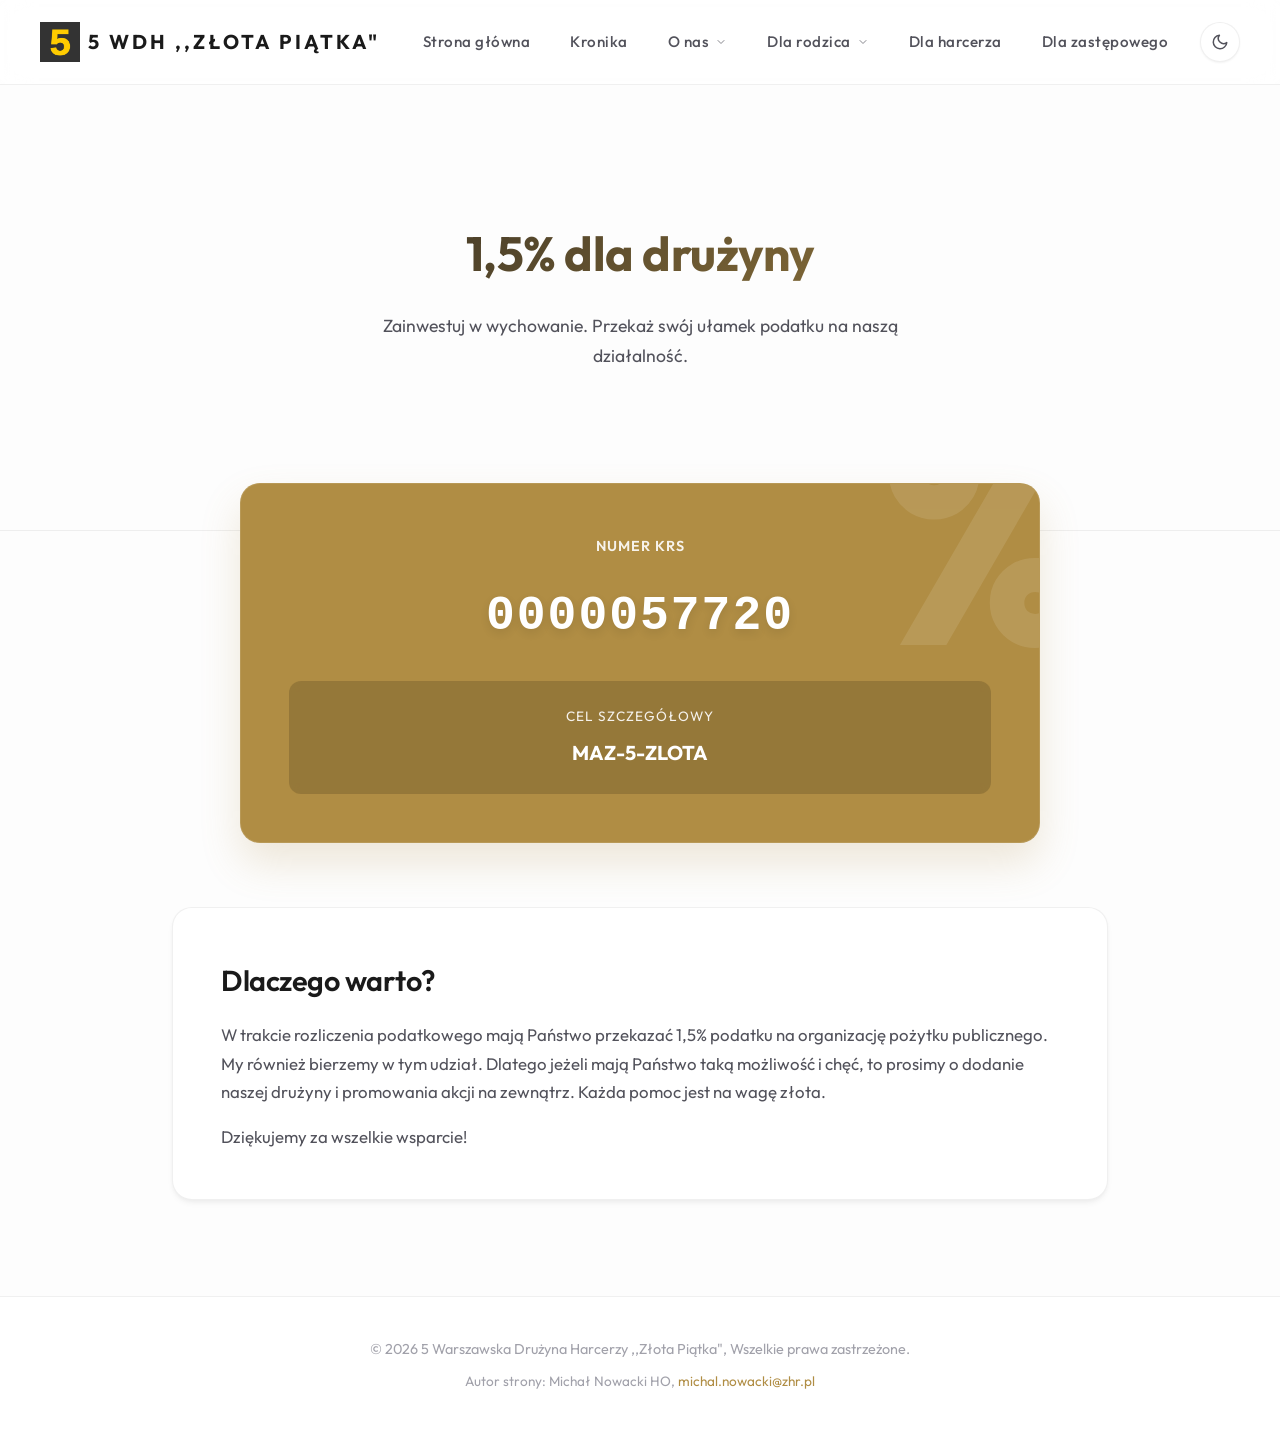
==== 1-5-procent.html @ 4e6ed3d7 "Dodano dużo korpus strony" ====
<!DOCTYPE html>
<html lang="pl">

<head>
    <meta charset="UTF-8">
    <meta name="viewport" content="width=device-width, initial-scale=1.0">
    <title>1,5% Podatku - Szablon Drużyny</title>
    <link rel="preconnect" href="https://fonts.googleapis.com">
    <link rel="preconnect" href="https://fonts.gstatic.com" crossorigin>
    <link href="https://fonts.googleapis.com/css2?family=Outfit:wght@300;400;500;600;700;800&display=swap"
        rel="stylesheet">
    <link rel="stylesheet" href="style.css">
    <style>
        .page-header {
            padding: 8rem 2rem 5rem;
            text-align: center;
            background: linear-gradient(180deg, var(--hero-glow) 0%, transparent 100%);
            border-bottom: 1px solid var(--border-subtle);
            margin-bottom: 3rem;
        }

        .page-header h1 {
            font-size: 3rem;
            font-weight: 700;
            letter-spacing: -0.5px;
            margin-bottom: 1rem;
            background: var(--gradient-text);
            -webkit-background-clip: text;
            -webkit-text-fill-color: transparent;
        }

        .tax-card {
            background-color: var(--color-gold-base);
            color: #ffffff;
            border-radius: var(--radius-lg);
            padding: 3rem;
            text-align: center;
            margin: -6rem auto 4rem;
            /* Overlap z headerem dla dynamiki */
            position: relative;
            z-index: 10;
            max-width: 800px;
            box-shadow: 0 20px 40px rgba(176, 141, 68, 0.2);
            border: 1px solid rgba(255, 255, 255, 0.1);
            overflow: hidden;
        }

        .tax-card::before {
            content: '%';
            position: absolute;
            font-size: 300px;
            font-weight: 800;
            right: -50px;
            top: -100px;
            opacity: 0.1;
            line-height: 1;
            pointer-events: none;
            color: #ffffff;
        }

        .number-large {
            font-size: 3rem;
            font-weight: 800;
            letter-spacing: 2px;
            font-family: monospace;
            display: block;
            margin: 1rem 0;
            text-shadow: 0 4px 10px rgba(0, 0, 0, 0.1);
        }
    </style>
</head>

<body>
    <div id="header-placeholder"></div>

    <main>
        <div class="page-header" style="padding-bottom: 10rem;">
            <h1>1,5% dla drużyny</h1>
            <p style="color: var(--text-secondary); font-size: 1.1rem; max-width: 600px; margin: 0 auto;">Zainwestuj w
                wychowanie. Przekaż swój ułamek podatku na naszą działalność.</p>
        </div>

        <section class="content" style="max-width: 1000px; padding-top: 0;">

            <div class="tax-card">
                <span
                    style="text-transform: uppercase; font-size: 0.9rem; font-weight: 600; letter-spacing: 1px; opacity: 0.9;">Numer
                    KRS</span>
                <span class="number-large">0000057720</span>

                <div
                    style="background: rgba(0,0,0,0.15); border-radius: 12px; padding: 1.5rem; margin-top: 1.5rem; backdrop-filter: blur(5px);">
                    <span
                        style="font-size: 0.85rem; text-transform: uppercase; letter-spacing: 1px; opacity: 0.9; margin-bottom: 0.5rem; display: block;">Cel
                        szczegółowy</span>
                    <strong style="font-size: 1.25rem;">MAZ-5-ZLOTA</strong>
                </div>
            </div>

            <div class="card" style="text-align: left; padding: 3rem;">
                <h2 style="font-size: 1.8rem; margin-bottom: 1rem;">Dlaczego warto?</h2>
                <p style="font-size: 1.05rem; line-height: 1.7; color: var(--text-secondary);">W trakcie rozliczenia
                    podatkowego mają Państwo przekazać 1,5% podatku na organizację pożytku publicznego. My również
                    bierzemy w tym udział. Dlatego jeżeli mają Państwo taką możliwość i chęć, to prosimy o dodanie
                    naszej drużyny i
                    promowania akcji na zewnątrz. Każda pomoc jest na wagę złota.</p>
                <p style="font-size: 1.05rem; line-height: 1.7; color: var(--text-secondary); margin-top: 1rem;">
                    Dziękujemy za wszelkie wsparcie!</p>
            </div>
        </section>
    </main>

    <div id="footer-placeholder"></div>
    <script src="script.js"></script>
</body>

</html>
---- style.css ----
:root {
    /* --- LIGHT THEME (Default) --- */
    --bg-base: #fdfdfd;
    --bg-surface: #ffffff;
    --bg-surface-hover: #f3f4f6;

    /* Złoto - Bardziej stonowane, eleganckie */
    --color-gold-base: #b08d44;
    --color-gold-light: #d6b365;
    --color-gold-dark: #8c6e31;

    /* Typografia - Jasny motyw */
    --text-primary: #1a1a1a;
    --text-secondary: #52525b;
    --text-tertiary: #a1a1aa;

    /* Elementy UI */
    --border-subtle: rgba(0, 0, 0, 0.06);
    --border-strong: rgba(0, 0, 0, 0.12);

    --nav-bg: rgba(255, 255, 255, 0.75);
    --nav-blur: blur(16px);

    /* Głębia i cienie (Sleek, modern shadows) */
    --shadow-sm: 0 1px 2px 0 rgba(0, 0, 0, 0.05);
    --shadow-md: 0 4px 6px -1px rgba(0, 0, 0, 0.05), 0 2px 4px -1px rgba(0, 0, 0, 0.03);
    --shadow-lg: 0 10px 25px -3px rgba(0, 0, 0, 0.08), 0 4px 6px -2px rgba(0, 0, 0, 0.04);
    --shadow-xl: 0 20px 40px -5px rgba(0, 0, 0, 0.1), 0 10px 10px -5px rgba(0, 0, 0, 0.04);

    /* Akcenty Hero */
    --hero-glow: radial-gradient(circle at 50% 0%, rgba(176, 141, 68, 0.12) 0%, rgba(253, 253, 253, 0) 70%);
    --gradient-text: linear-gradient(135deg, #18181b 0%, var(--color-gold-base) 100%);

    /* Zaokrąglenia i przejścia */
    --radius-md: 12px;
    --radius-lg: 20px;
    --transition-fast: 0.2s cubic-bezier(0.4, 0, 0.2, 1);
    --transition-slow: 0.5s cubic-bezier(0.22, 1, 0.36, 1);
}

[data-theme="dark"] {
    /* --- DARK THEME --- */
    --bg-base: #09090b;
    --bg-surface: #121214;
    --bg-surface-hover: #1f1f22;

    /* Złoto - Bardziej świetliste na ciemnym */
    --color-gold-base: #d4af37;
    --color-gold-light: #f2ca47;
    --color-gold-dark: #ac8a23;

    /* Typografia - Ciemny motyw */
    --text-primary: #fafafa;
    --text-secondary: #a1a1aa;
    --text-tertiary: #52525b;

    /* Elementy UI */
    --border-subtle: rgba(255, 255, 255, 0.05);
    --border-strong: rgba(255, 255, 255, 0.1);

    --nav-bg: rgba(9, 9, 11, 0.75);

    /* Głębia i cienie (Mniej widoczne w ciemnym, bardziej opierają się na ramkach widmo) */
    --shadow-sm: 0 1px 2px 0 rgba(0, 0, 0, 0.5);
    --shadow-md: 0 4px 6px -1px rgba(0, 0, 0, 0.4), 0 2px 4px -1px rgba(0, 0, 0, 0.2);
    --shadow-lg: 0 10px 25px -3px rgba(0, 0, 0, 0.5), 0 4px 6px -2px rgba(0, 0, 0, 0.3);
    --shadow-xl: 0 20px 40px -5px rgba(0, 0, 0, 0.6), 0 10px 10px -5px rgba(0, 0, 0, 0.4);

    /* Akcenty Hero */
    --hero-glow: radial-gradient(circle at 50% 0%, rgba(212, 175, 55, 0.15) 0%, rgba(9, 9, 11, 0) 70%);
    --gradient-text: linear-gradient(135deg, #ffffff 0%, var(--color-gold-base) 100%);
}

* {
    margin: 0;
    padding: 0;
    box-sizing: border-box;
    /* Outfit jest nowoczesny, dodajemy font-smoothing do wyostrzenia na Mac/Windows */
    font-family: 'Outfit', -apple-system, BlinkMacSystemFont, "Segoe UI", Roboto, sans-serif;
    -webkit-font-smoothing: antialiased;
    -moz-osx-font-smoothing: grayscale;
}

body {
    background-color: var(--bg-base);
    color: var(--text-primary);
    line-height: 1.7;
    min-height: 100vh;
    display: flex;
    flex-direction: column;
    overflow-x: hidden;
    transition: background-color var(--transition-slow), color var(--transition-slow);
}

/* ---------------- Animacje ---------------- */
@keyframes fadeIn {
    from {
        opacity: 0;
        transform: translateY(15px);
    }

    to {
        opacity: 1;
        transform: translateY(0);
    }
}

@keyframes navSlideDown {
    from {
        transform: translateY(-100%);
        opacity: 0;
    }

    to {
        transform: translateY(0);
        opacity: 1;
    }
}

/* ---------------- Nawigacja (Glassmorphism) ---------------- */
.navbar {
    background-color: var(--nav-bg);
    backdrop-filter: var(--nav-blur);
    -webkit-backdrop-filter: var(--nav-blur);
    position: sticky;
    top: 0;
    z-index: 100;
    border-bottom: 1px solid var(--border-subtle);
    transition: background-color var(--transition-slow), border-color var(--transition-slow);
    animation: navSlideDown 0.8s cubic-bezier(0.16, 1, 0.3, 1) forwards;
}

.nav-container {
    max-width: 1280px;
    margin: 0 auto;
    display: flex;
    justify-content: space-between;
    align-items: center;
    padding: 0 2.5rem;
    height: 84px;
}

.logo {
    color: var(--text-primary);
    font-size: 1.25rem;
    font-weight: 700;
    text-decoration: none;
    letter-spacing: 3px;
    text-transform: uppercase;
    transition: color var(--transition-fast);
    display: flex;
    align-items: center;
    gap: 8px;
}



.nav-links {
    display: flex;
    list-style: none;
    gap: 2.5rem;
    align-items: center;
    height: 100%;
}

.nav-links>li {
    height: 100%;
    display: flex;
    align-items: center;
    position: relative;
}

.nav-links a {
    color: var(--text-secondary);
    text-decoration: none;
    font-size: 0.95rem;
    font-weight: 500;
    letter-spacing: 0.5px;
    transition: color var(--transition-fast);
    position: relative;
    padding: 0.5rem 0;
    display: flex;
    align-items: center;
    gap: 6px;
}

.nav-links>li>a:hover,
.nav-links>li:hover>a {
    color: var(--text-primary);
}



.dropdown-icon {
    width: 12px;
    height: 12px;
    transition: transform var(--transition-fast);
    opacity: 0.7;
}

.dropdown:hover .dropdown-icon {
    transform: rotate(180deg);
    opacity: 1;
}

/* ---------------- Menu Rozwijane (Redesign) ---------------- */
.dropdown-menu {
    position: absolute;
    top: calc(100% - 10px);
    left: 50%;
    transform: translateX(-50%) translateY(10px) scale(0.95);
    background-color: var(--nav-bg);
    backdrop-filter: blur(20px);
    -webkit-backdrop-filter: blur(20px);
    min-width: 220px;
    list-style: none;
    border-radius: var(--radius-md);
    border: 1px solid var(--border-subtle);
    box-shadow: var(--shadow-xl);
    opacity: 0;
    visibility: hidden;
    transition: all 0.35s cubic-bezier(0.16, 1, 0.3, 1);
    padding: 0.75rem;
    transform-origin: top center;
}

.nav-links>li:hover .dropdown-menu {
    opacity: 1;
    visibility: visible;
    transform: translateX(-50%) translateY(0) scale(1);
    top: 100%;
}

.dropdown-menu li {
    margin-bottom: 2px;
}

.dropdown-menu li:last-child {
    margin-bottom: 0;
}

.dropdown-menu li a {
    padding: 0.6rem 1rem;
    display: block;
    color: var(--text-secondary);
    font-size: 0.9rem;
    font-weight: 400;
    border-radius: 8px;
    transition: all var(--transition-fast);
}

.dropdown-menu li a::after {
    display: none;
}

.dropdown-menu li a:hover {
    color: var(--text-primary);
    background-color: var(--bg-surface-hover);
    transform: translateX(4px);
}

/* ---------------- Przycisk motywu ---------------- */
.theme-toggle {
    background: var(--bg-surface);
    border: 1px solid var(--border-subtle);
    color: var(--text-secondary);
    cursor: pointer;
    display: flex;
    align-items: center;
    justify-content: center;
    width: 40px;
    height: 40px;
    border-radius: 50%;
    transition: all var(--transition-fast);
    margin-left: 2rem;
    box-shadow: var(--shadow-sm);
}

.theme-toggle:hover {
    color: var(--color-gold-base);
    border-color: var(--color-gold-base);
    transform: translateY(-2px);
    box-shadow: var(--shadow-md);
}

.theme-toggle svg {
    width: 18px;
    height: 18px;
}

[data-theme="dark"] .icon-moon {
    display: none;
}

[data-theme="dark"] .icon-sun {
    display: block;
}

.icon-sun {
    display: none;
}

.icon-moon {
    display: block;
}

/* ---------------- Główne Sekcje ---------------- */
main {
    flex-grow: 1;
    display: flex;
    flex-direction: column;
}

/* HERO - Bardziej wysublimowane gradienty */
.hero {
    padding: 10rem 2rem 8rem;
    text-align: center;
    background: var(--hero-glow);
    position: relative;
    overflow: hidden;
}

/* Ozdobny blur w tle (Sleek effect) */
.hero::before {
    content: '';
    position: absolute;
    top: -50%;
    left: 50%;
    transform: translateX(-50%);
    width: 100vw;
    height: 100vw;
    background: radial-gradient(circle, var(--color-gold-base) 0%, transparent 50%);
    opacity: 0.03;
    filter: blur(100px);
    z-index: -1;
    pointer-events: none;
}

.hero h1 {
    font-size: clamp(3rem, 5vw, 4.5rem);
    margin-bottom: 1.5rem;
    font-weight: 800;
    letter-spacing: -1px;
    line-height: 1.1;
    background: var(--gradient-text);
    -webkit-background-clip: text;
    -webkit-text-fill-color: transparent;
    animation: fadeIn 1s cubic-bezier(0.16, 1, 0.3, 1) forwards;
}

.hero p {
    font-size: 1.15rem;
    color: var(--text-secondary);
    max-width: 600px;
    margin: 0 auto;
    font-weight: 300;
    line-height: 1.8;
    animation: fadeIn 1s cubic-bezier(0.16, 1, 0.3, 1) forwards 0.15s;
    opacity: 0;
}

/* CONTENT CARDS - Styl "Glass/Modern" */
.content {
    max-width: 1000px;
    margin: 0 auto;
    padding: 0 2rem 6rem;
    width: 100%;
    animation: fadeIn 1s cubic-bezier(0.16, 1, 0.3, 1) forwards 0.3s;
    opacity: 0;
}

.card {
    background-color: var(--bg-surface);
    padding: 3.5rem;
    border-radius: var(--radius-lg);
    border: 1px solid var(--border-subtle);
    box-shadow: var(--shadow-md);
    transition: all var(--transition-slow);
    text-align: center;
    position: relative;
    overflow: hidden;
}

/* Delikatny gradientowy border przy najechaniu */
.card::before {
    content: "";
    position: absolute;
    inset: 0;
    border-radius: inherit;
    padding: 1px;
    background: linear-gradient(135deg, rgba(255, 255, 255, 0.1), var(--color-gold-base), rgba(255, 255, 255, 0.1));
    -webkit-mask: linear-gradient(#fff 0 0) content-box, linear-gradient(#fff 0 0);
    -webkit-mask-composite: xor;
    mask-composite: exclude;
    opacity: 0;
    transition: opacity var(--transition-slow);
    pointer-events: none;
}

.card:hover {
    transform: translateY(-8px) scale(1.01);
    box-shadow: var(--shadow-xl);
}

.card:hover::before {
    opacity: 0.5;
}

.card h2 {
    color: var(--text-primary);
    margin-bottom: 1.2rem;
    font-size: 2rem;
    font-weight: 600;
    letter-spacing: -0.5px;
}

.card p {
    color: var(--text-secondary);
    font-weight: 400;
    font-size: 1.05rem;
}

/* ---------------- Stopka ---------------- */
footer {
    text-align: center;
    padding: 2.5rem 2rem;
    background-color: var(--bg-surface);
    color: var(--text-tertiary);
    font-size: 0.9rem;
    border-top: 1px solid var(--border-subtle);
    font-weight: 400;
    margin-top: auto;
}

.gold-text {
    color: var(--color-gold-base);
    font-weight: 500;
}
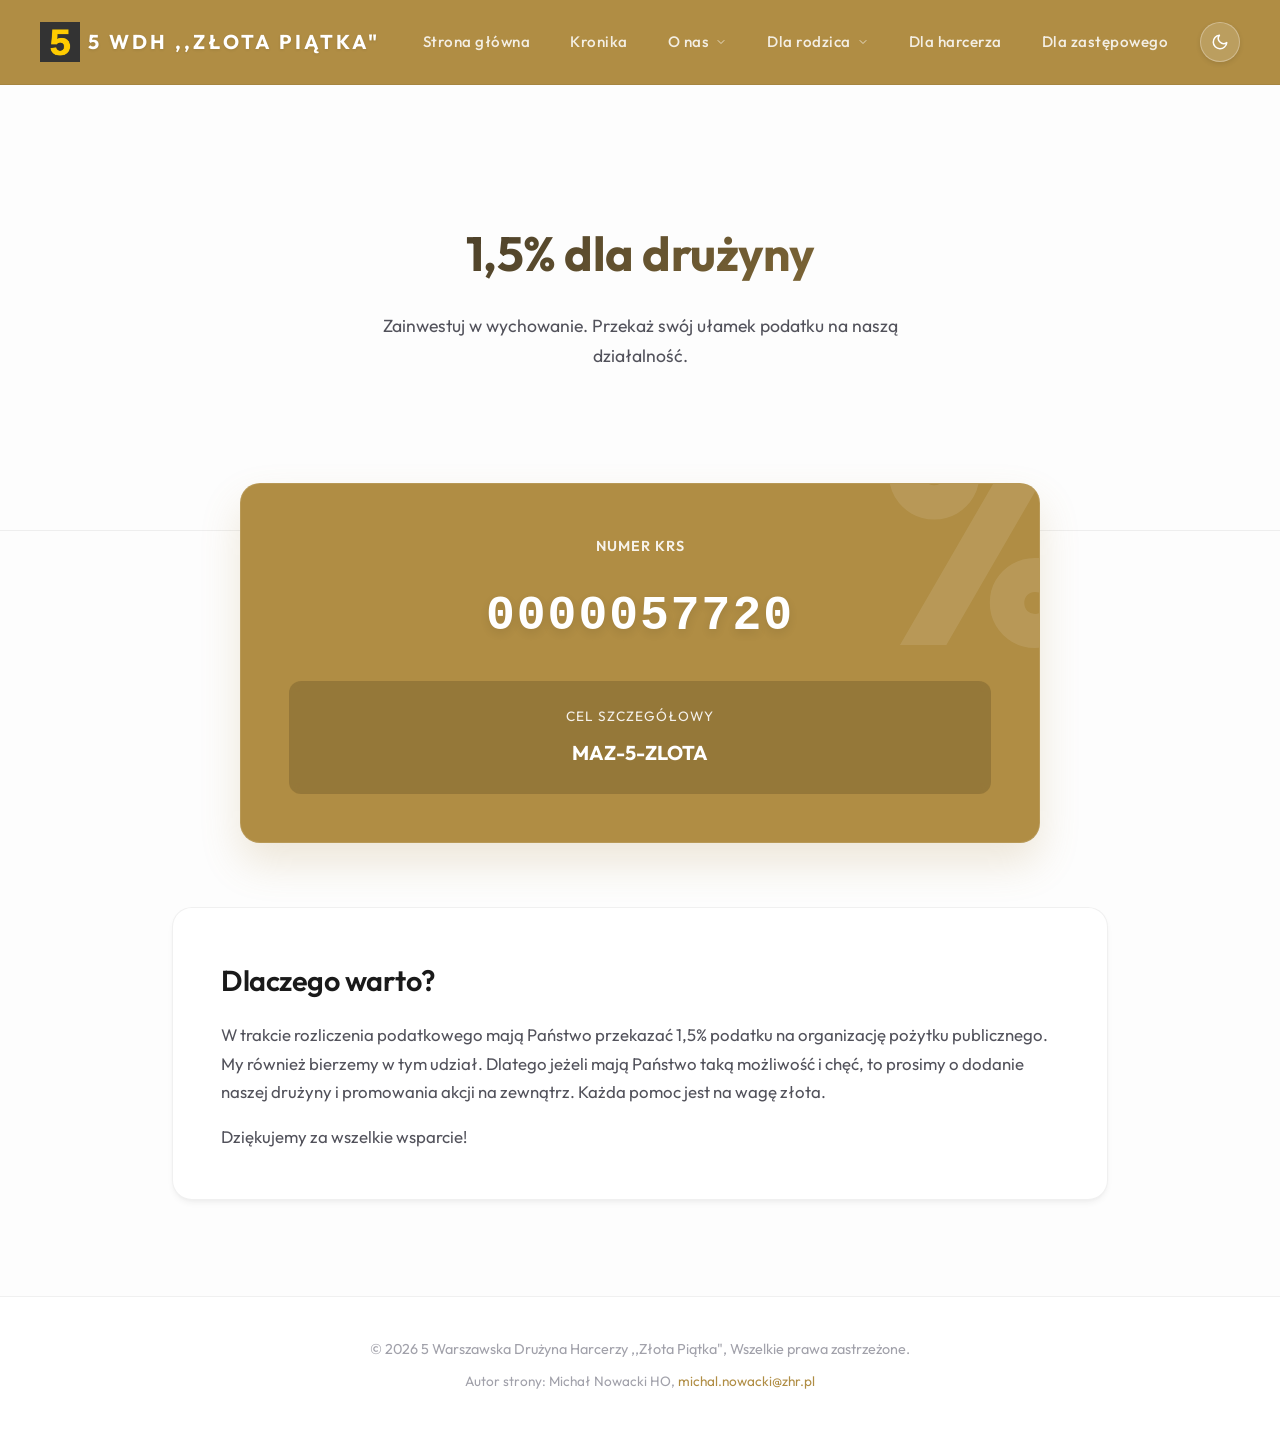
==== commit c96b3281: "Dodano" ====
--- a/1-5-procent.html
+++ b/1-5-procent.html
@@ -111,6 +111,7 @@
     </main>
 
     <div id="footer-placeholder"></div>
+    <script src="components.js"></script>
     <script src="script.js"></script>
 </body>
 
--- a/style.css
+++ b/style.css
@@ -117,11 +117,11 @@
     }
 }
 
-/* ---------------- Nawigacja (Glassmorphism) ---------------- */
+/* ---------------- Nawigacja (Glassmorphism & Złote Tło) ---------------- */
 .navbar {
-    background-color: var(--nav-bg);
-    backdrop-filter: var(--nav-blur);
-    -webkit-backdrop-filter: var(--nav-blur);
+    background-color: var(--color-gold-base);
+    backdrop-filter: blur(16px);
+    -webkit-backdrop-filter: blur(16px);
     position: sticky;
     top: 0;
     z-index: 100;
@@ -141,7 +141,7 @@
 }
 
 .logo {
-    color: var(--text-primary);
+    color: #ffffff; /* Białe logo dla złotego tła */
     font-size: 1.25rem;
     font-weight: 700;
     text-decoration: none;
@@ -151,6 +151,7 @@
     display: flex;
     align-items: center;
     gap: 8px;
+    text-shadow: 0 1px 3px rgba(0,0,0,0.1); /* Delikatny cień dla czytelności na złocie */
 }
 
 
@@ -171,12 +172,12 @@
 }
 
 .nav-links a {
-    color: var(--text-secondary);
+    color: rgba(255, 255, 255, 0.85); /* Lekko złamany biały na złotym tle */
     text-decoration: none;
     font-size: 0.95rem;
     font-weight: 500;
     letter-spacing: 0.5px;
-    transition: color var(--transition-fast);
+    transition: all var(--transition-fast);
     position: relative;
     padding: 0.5rem 0;
     display: flex;
@@ -186,7 +187,8 @@
 
 .nav-links>li>a:hover,
 .nav-links>li:hover>a {
-    color: var(--text-primary);
+    color: #ffffff; /* Czysty biały na hover */
+    text-shadow: 0 0 12px rgba(255,255,255,0.4);
 }
 
 
@@ -195,7 +197,7 @@
     width: 12px;
     height: 12px;
     transition: transform var(--transition-fast);
-    opacity: 0.7;
+    opacity: 0.8;
 }
 
 .dropdown:hover .dropdown-icon {
@@ -209,9 +211,7 @@
     top: calc(100% - 10px);
     left: 50%;
     transform: translateX(-50%) translateY(10px) scale(0.95);
-    background-color: var(--nav-bg);
-    backdrop-filter: blur(20px);
-    -webkit-backdrop-filter: blur(20px);
+    background-color: var(--bg-surface);
     min-width: 220px;
     list-style: none;
     border-radius: var(--radius-md);
@@ -261,9 +261,9 @@
 
 /* ---------------- Przycisk motywu ---------------- */
 .theme-toggle {
-    background: var(--bg-surface);
-    border: 1px solid var(--border-subtle);
-    color: var(--text-secondary);
+    background: rgba(255, 255, 255, 0.15); /* Półprzezroczysty przycisk na złocie */
+    border: 1px solid rgba(255, 255, 255, 0.3);
+    color: #ffffff;
     cursor: pointer;
     display: flex;
     align-items: center;
@@ -273,14 +273,15 @@
     border-radius: 50%;
     transition: all var(--transition-fast);
     margin-left: 2rem;
-    box-shadow: var(--shadow-sm);
+    box-shadow: 0 2px 5px rgba(0,0,0,0.1);
 }
 
 .theme-toggle:hover {
-    color: var(--color-gold-base);
-    border-color: var(--color-gold-base);
+    color: var(--color-gold-dark);
+    background: #ffffff;
+    border-color: #ffffff;
     transform: translateY(-2px);
-    box-shadow: var(--shadow-md);
+    box-shadow: 0 4px 10px rgba(0,0,0,0.15);
 }
 
 .theme-toggle svg {
@@ -344,6 +345,7 @@
     line-height: 1.1;
     background: var(--gradient-text);
     -webkit-background-clip: text;
+    background-clip: text;
     -webkit-text-fill-color: transparent;
     animation: fadeIn 1s cubic-bezier(0.16, 1, 0.3, 1) forwards;
 }
@@ -390,6 +392,7 @@
     padding: 1px;
     background: linear-gradient(135deg, rgba(255, 255, 255, 0.1), var(--color-gold-base), rgba(255, 255, 255, 0.1));
     -webkit-mask: linear-gradient(#fff 0 0) content-box, linear-gradient(#fff 0 0);
+    mask: linear-gradient(#fff 0 0) content-box, linear-gradient(#fff 0 0);
     -webkit-mask-composite: xor;
     mask-composite: exclude;
     opacity: 0;
@@ -435,4 +438,296 @@
 .gold-text {
     color: var(--color-gold-base);
     font-weight: 500;
+}
+
+/* --- MODAL & FAB FOR KRONIKA --- */
+.modal-overlay {
+    position: fixed;
+    top: 0;
+    left: 0;
+    width: 100%;
+    height: 100%;
+    background: rgba(0, 0, 0, 0.8);
+    backdrop-filter: blur(8px);
+    display: flex;
+    align-items: center;
+    justify-content: center;
+    z-index: 2000;
+    opacity: 0;
+    pointer-events: none;
+    transition: opacity 0.3s ease;
+}
+
+.modal-overlay.active {
+    opacity: 1;
+    pointer-events: all;
+}
+
+.modal-content {
+    width: 90%;
+    max-width: 700px;
+    transform: translateY(20px);
+    transition: transform 0.3s ease;
+}
+
+.modal-overlay.active .modal-content {
+    transform: translateY(0);
+}
+
+.fab {
+    position: fixed;
+    bottom: 30px;
+    right: 30px;
+    width: 60px;
+    height: 60px;
+    border-radius: 50%;
+    background: var(--color-gold-base);
+    color: white;
+    border: none;
+    cursor: pointer;
+    box-shadow: 0 4px 15px rgba(0, 0, 0, 0.3);
+    display: flex;
+    align-items: center;
+    justify-content: center;
+    z-index: 1000;
+    transition: transform 0.3s cubic-bezier(0.175, 0.885, 0.32, 1.275), box-shadow 0.3s;
+}
+
+.fab:hover {
+    transform: scale(1.1) rotate(90deg);
+    box-shadow: 0 6px 20px rgba(0, 0, 0, 0.4);
+}
+
+.fab svg {
+    width: 28px;
+    height: 28px;
+}
+
+.modal-close {
+    position: absolute;
+    top: -40px;
+    right: 0;
+    background: none;
+    border: none;
+    color: white;
+    font-size: 2rem;
+    cursor: pointer;
+    opacity: 0.7;
+    transition: opacity 0.2s;
+}
+
+.modal-close:hover {
+    opacity: 1;
+}
+
+@media (max-width: 768px) {
+    .fab {
+        bottom: 20px;
+        right: 20px;
+        width: 50px;
+        height: 50px;
+    }
+}
+
+/* ---------------- Formularze & Admin (Kronika) ---------------- */
+.admin-panel input:focus,
+.admin-panel textarea:focus {
+    outline: none;
+    border-color: var(--color-gold-base) !important;
+    box-shadow: 0 0 0 3px rgba(176, 141, 68, 0.15);
+}
+
+.admin-panel button:hover {
+    opacity: 0.9;
+    transform: translateY(-1px);
+}
+
+.delete-btn:hover {
+    background: rgba(255, 0, 0, 0.15) !important;
+    transform: scale(1.05);
+}
+
+/* ---------------- Mobile Menu Buttons ---------------- */
+.menu-toggle {
+    display: none;
+    background: transparent;
+    border: none;
+    color: #ffffff; /* Biały by kontrastować ze złotym nagłówkiem */
+    cursor: pointer;
+    margin-left: 1rem;
+    padding: 0.5rem;
+    z-index: 101;
+    /* Ensure it's above the mobile nav */
+}
+
+.menu-toggle svg {
+    width: 28px;
+    height: 28px;
+}
+
+.menu-toggle .line1,
+.menu-toggle .line2,
+.menu-toggle .line3 {
+    transition: all var(--transition-fast);
+    transform-origin: center;
+}
+
+.menu-toggle.active .line1 {
+    transform: translateY(6px) rotate(45deg);
+}
+
+.menu-toggle.active .line2 {
+    opacity: 0;
+}
+
+.menu-toggle.active .line3 {
+    transform: translateY(-6px) rotate(-45deg);
+}
+
+/* ---------------- Responsiveness (Mobiles & Tablets) ---------------- */
+@media (max-width: 900px) {
+
+    /* Navbar adjustments */
+    .nav-container {
+        padding: 0 1.5rem;
+    }
+
+    .menu-toggle {
+        display: block;
+    }
+
+    .nav-links {
+        position: fixed;
+        top: 0;
+        right: -100%;
+        width: 80%;
+        max-width: 400px;
+        height: 100vh;
+        background-color: var(--bg-surface);
+        flex-direction: column;
+        justify-content: flex-start;
+        align-items: flex-start;
+        padding: 6rem 2rem 2rem;
+        gap: 1.5rem;
+        transition: right 0.4s cubic-bezier(0.22, 1, 0.36, 1);
+        border-left: 1px solid var(--border-subtle);
+        box-shadow: var(--shadow-xl);
+    }
+
+    .nav-links.active {
+        right: 0;
+    }
+
+    .nav-links>li {
+        width: 100%;
+        height: auto;
+    }
+
+    .nav-links a {
+        font-size: 1.2rem;
+        padding: 0.8rem 0;
+        width: 100%;
+        justify-content: space-between;
+        color: var(--text-secondary); /* Przywrócenie pierwotnego koloru dla bocznego panelu */
+        text-shadow: none; /* Usunięcie białego cienia nadanego na desktopie na złocie */
+    }
+
+    .nav-links>li>a:hover,
+    .nav-links>li:hover>a {
+        color: var(--text-primary);
+        text-shadow: none;
+    }
+
+    /* Logo w mobilnym widoku (jeśli byłoby przesuwane wewnątrz nav-links, zostawiamy by logo poza .nav-links mialo nadpisane) */
+    .logo {
+        color: #ffffff; /* Zostaję białe bo logo jest wcież na górnym złotym pasku */
+    }
+
+    /* Dopasowanie dropdown icon na mobile by znów była grafitowa/jasna */
+    .dropdown-icon {
+        opacity: 0.6;
+    }
+
+    /* Mobile Dropdown styles */
+    .dropdown-menu {
+        position: static;
+        transform: none;
+        opacity: 0;
+        visibility: hidden;
+        box-shadow: none;
+        border: none;
+        background: transparent;
+        padding: 0;
+        min-width: 100%;
+        max-height: 0;
+        overflow: hidden;
+        transition: max-height 0.4s ease, opacity 0.4s ease, padding 0.4s ease;
+    }
+
+    /* Wyłączenie wpływu głównego hovera z desktopu na mobile po dotknięciu/tapnięciu */
+    .nav-links>li:hover .dropdown-menu {
+        transform: none;
+        top: auto;
+    }
+    
+    .nav-links>li:hover:not(.active-dropdown) .dropdown-menu {
+        opacity: 0;
+        visibility: hidden;
+        max-height: 0;
+        padding: 0;
+    }
+
+    /* Accordion active state toggled by JS on the parent <li> */
+    .nav-links>li.active-dropdown .dropdown-menu {
+        opacity: 1;
+        visibility: visible;
+        max-height: 400px;
+        /* enough to show all items */
+        padding: 0.5rem 0 0.5rem 1.5rem;
+    }
+
+    /* Otwieranie na rozwijanie strzałki na mobile */
+    .nav-links>li.active-dropdown>a .dropdown-icon {
+        transform: rotate(180deg);
+    }
+
+    /* Hero adjustments */
+    .hero {
+        padding: 8rem 1.5rem 5rem !important;
+    }
+
+    .hero h1 {
+        font-size: clamp(2.2rem, 8vw, 3rem) !important;
+    }
+
+    .hero p {
+        font-size: 1rem !important;
+    }
+
+    /* Page Headers in standard pages */
+    .page-header {
+        padding: 6rem 1.5rem 3rem !important;
+    }
+
+    .page-header h1 {
+        font-size: 2.2rem !important;
+    }
+
+    /* Content and Cards layout adjustments */
+    .content {
+        padding: 0 1.5rem 4rem !important;
+    }
+
+    .card {
+        padding: 1.5rem !important;
+    }
+
+    .card h2 {
+        font-size: 1.5rem !important;
+    }
+
+    /* Footer adjustments */
+    footer {
+        padding: 2rem 1.5rem !important;
+    }
 }
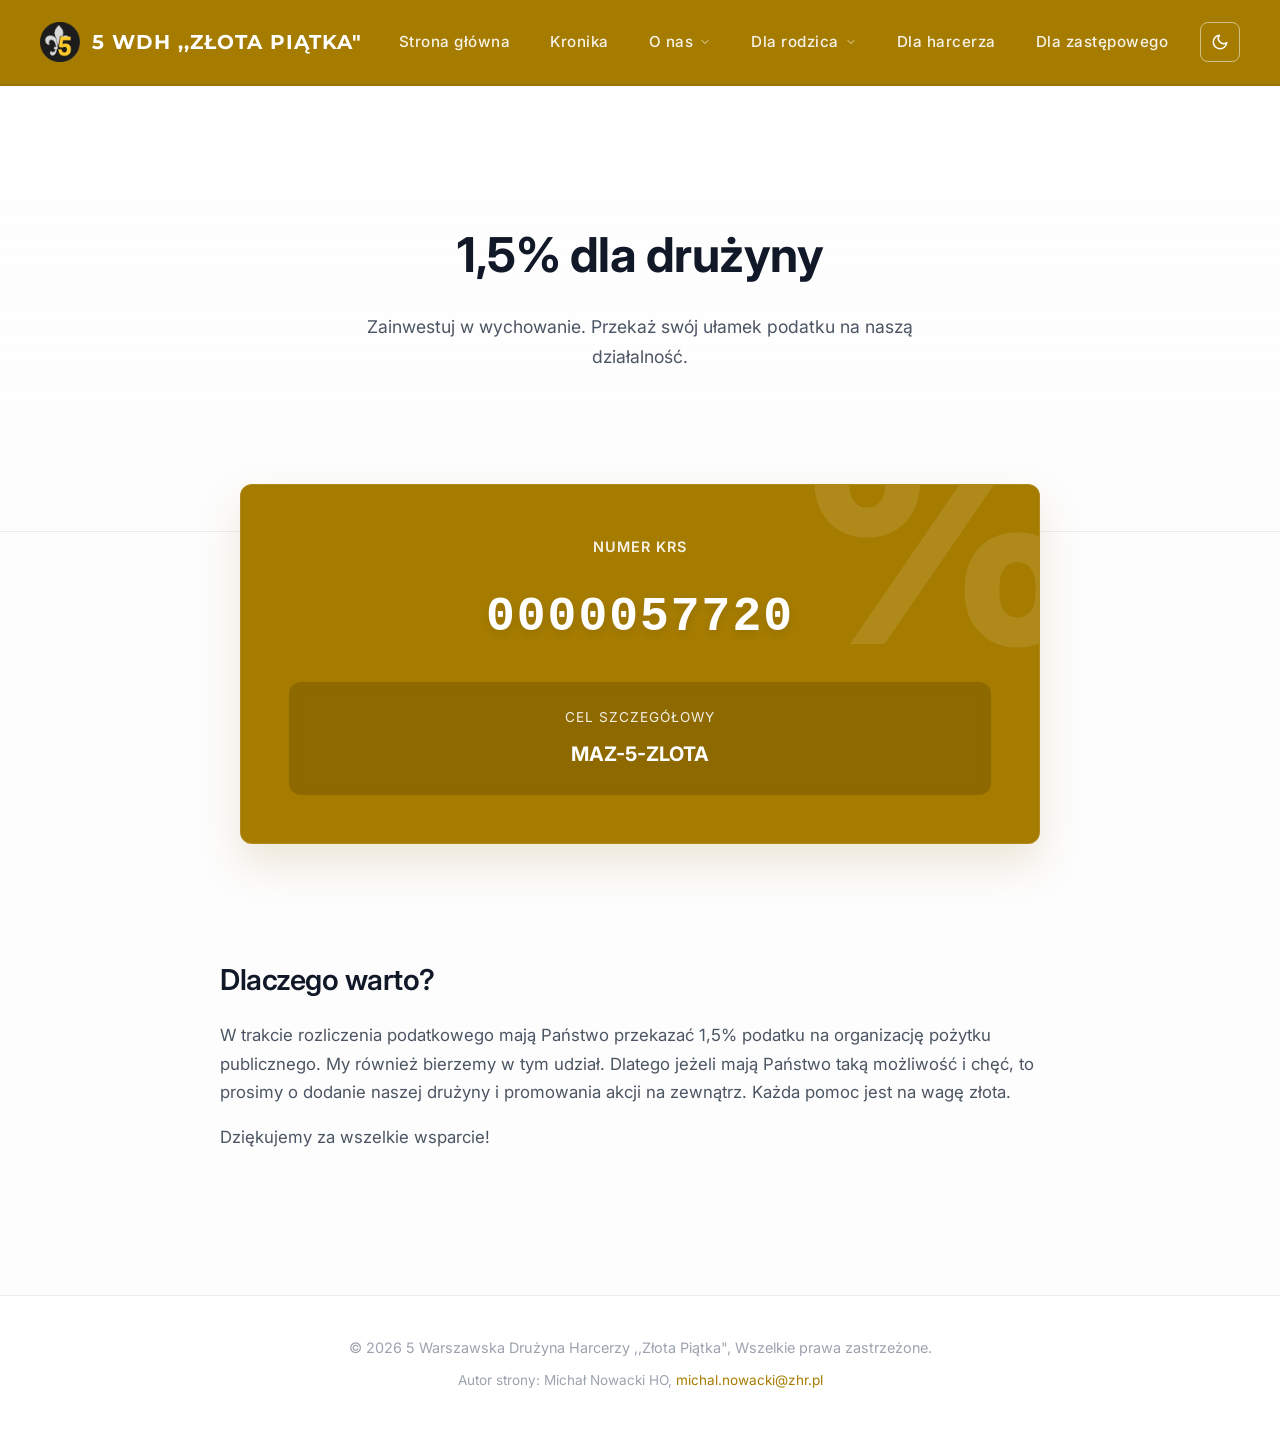
==== commit 89f15b5c: "sss" ====
--- a/1-5-procent.html
+++ b/1-5-procent.html
@@ -7,8 +7,7 @@
     <title>1,5% Podatku - Szablon Drużyny</title>
     <link rel="preconnect" href="https://fonts.googleapis.com">
     <link rel="preconnect" href="https://fonts.gstatic.com" crossorigin>
-    <link href="https://fonts.googleapis.com/css2?family=Outfit:wght@300;400;500;600;700;800&display=swap"
-        rel="stylesheet">
+    <link href="https://fonts.googleapis.com/css2?family=Inter:wght@300;400;500;600;700;800&family=Montserrat:wght@700;800&display=swap" rel="stylesheet">
     <link rel="stylesheet" href="style.css">
     <style>
         .page-header {
@@ -68,6 +67,7 @@
             text-shadow: 0 4px 10px rgba(0, 0, 0, 0.1);
         }
     </style>
+<link rel="icon" type="image/png" href="lofoo.png">
 </head>
 
 <body>
@@ -115,4 +115,6 @@
     <script src="script.js"></script>
 </body>
 
-</html>+</html>
+
+
--- a/style.css
+++ b/style.css
@@ -1,82 +1,84 @@
 :root {
     /* --- LIGHT THEME (Default) --- */
     --bg-base: #fdfdfd;
+    --bg-base-rgb: 253, 253, 253; /* Added for opacity */
     --bg-surface: #ffffff;
     --bg-surface-hover: #f3f4f6;
 
-    /* Złoto - Bardziej stonowane, eleganckie */
-    --color-gold-base: #b08d44;
-    --color-gold-light: #d6b365;
-    --color-gold-dark: #8c6e31;
+    /* Złoto - Bardziej stonowane, eleganckie (Mosiądz) */
+    --color-gold-base: #a67c00;
+    --color-gold-light: #cfa838;
+    --color-gold-dark: #7a5c00;
 
     /* Typografia - Jasny motyw */
-    --text-primary: #1a1a1a;
-    --text-secondary: #52525b;
-    --text-tertiary: #a1a1aa;
+    --text-primary: #111827;
+    --text-secondary: #4b5563;
+    --text-tertiary: #9ca3af;
 
     /* Elementy UI */
-    --border-subtle: rgba(0, 0, 0, 0.06);
-    --border-strong: rgba(0, 0, 0, 0.12);
-
-    --nav-bg: rgba(255, 255, 255, 0.75);
-    --nav-blur: blur(16px);
-
-    /* Głębia i cienie (Sleek, modern shadows) */
+    --border-subtle: rgba(0, 0, 0, 0.08);
+    --border-strong: rgba(0, 0, 0, 0.15);
+
+    --nav-bg: rgba(255, 255, 255, 1);
+    --nav-blur: none;
+
+    /* Głębia i cienie (Płaskie, profesjonalne) */
     --shadow-sm: 0 1px 2px 0 rgba(0, 0, 0, 0.05);
     --shadow-md: 0 4px 6px -1px rgba(0, 0, 0, 0.05), 0 2px 4px -1px rgba(0, 0, 0, 0.03);
-    --shadow-lg: 0 10px 25px -3px rgba(0, 0, 0, 0.08), 0 4px 6px -2px rgba(0, 0, 0, 0.04);
-    --shadow-xl: 0 20px 40px -5px rgba(0, 0, 0, 0.1), 0 10px 10px -5px rgba(0, 0, 0, 0.04);
+    --shadow-lg: 0 10px 15px -3px rgba(0, 0, 0, 0.05), 0 4px 6px -2px rgba(0, 0, 0, 0.03);
+    --shadow-xl: 0 20px 25px -5px rgba(0, 0, 0, 0.05), 0 10px 10px -5px rgba(0, 0, 0, 0.02);
 
     /* Akcenty Hero */
-    --hero-glow: radial-gradient(circle at 50% 0%, rgba(176, 141, 68, 0.12) 0%, rgba(253, 253, 253, 0) 70%);
-    --gradient-text: linear-gradient(135deg, #18181b 0%, var(--color-gold-base) 100%);
+    --hero-glow: var(--bg-surface);
+    --gradient-text: var(--text-primary);
 
     /* Zaokrąglenia i przejścia */
-    --radius-md: 12px;
-    --radius-lg: 20px;
-    --transition-fast: 0.2s cubic-bezier(0.4, 0, 0.2, 1);
-    --transition-slow: 0.5s cubic-bezier(0.22, 1, 0.36, 1);
+    --radius-md: 8px;
+    --radius-lg: 12px;
+    --transition-fast: 0.15s ease;
+    --transition-slow: 0.3s ease;
 }
 
 [data-theme="dark"] {
     /* --- DARK THEME --- */
     --bg-base: #09090b;
+    --bg-base-rgb: 9, 9, 11; /* Added for opacity */
     --bg-surface: #121214;
     --bg-surface-hover: #1f1f22;
 
     /* Złoto - Bardziej świetliste na ciemnym */
-    --color-gold-base: #d4af37;
-    --color-gold-light: #f2ca47;
-    --color-gold-dark: #ac8a23;
+    --color-gold-base: #ca9f1d;
+    --color-gold-light: #e6b833;
+    --color-gold-dark: #997812;
 
     /* Typografia - Ciemny motyw */
-    --text-primary: #fafafa;
-    --text-secondary: #a1a1aa;
-    --text-tertiary: #52525b;
+    --text-primary: #f9fafb;
+    --text-secondary: #d1d5db;
+    --text-tertiary: #6b7280;
 
     /* Elementy UI */
-    --border-subtle: rgba(255, 255, 255, 0.05);
-    --border-strong: rgba(255, 255, 255, 0.1);
-
-    --nav-bg: rgba(9, 9, 11, 0.75);
-
-    /* Głębia i cienie (Mniej widoczne w ciemnym, bardziej opierają się na ramkach widmo) */
+    --border-subtle: rgba(255, 255, 255, 0.08);
+    --border-strong: rgba(255, 255, 255, 0.15);
+
+    --nav-bg: rgba(9, 9, 11, 1);
+
+    /* Głębia i cienie (Płaskie) */
     --shadow-sm: 0 1px 2px 0 rgba(0, 0, 0, 0.5);
     --shadow-md: 0 4px 6px -1px rgba(0, 0, 0, 0.4), 0 2px 4px -1px rgba(0, 0, 0, 0.2);
-    --shadow-lg: 0 10px 25px -3px rgba(0, 0, 0, 0.5), 0 4px 6px -2px rgba(0, 0, 0, 0.3);
-    --shadow-xl: 0 20px 40px -5px rgba(0, 0, 0, 0.6), 0 10px 10px -5px rgba(0, 0, 0, 0.4);
+    --shadow-lg: 0 10px 15px -3px rgba(0, 0, 0, 0.5), 0 4px 6px -2px rgba(0, 0, 0, 0.3);
+    --shadow-xl: 0 20px 25px -5px rgba(0, 0, 0, 0.6), 0 10px 10px -5px rgba(0, 0, 0, 0.4);
 
     /* Akcenty Hero */
-    --hero-glow: radial-gradient(circle at 50% 0%, rgba(212, 175, 55, 0.15) 0%, rgba(9, 9, 11, 0) 70%);
-    --gradient-text: linear-gradient(135deg, #ffffff 0%, var(--color-gold-base) 100%);
+    --hero-glow: var(--bg-surface);
+    --gradient-text: var(--text-primary);
 }
 
 * {
     margin: 0;
     padding: 0;
     box-sizing: border-box;
-    /* Outfit jest nowoczesny, dodajemy font-smoothing do wyostrzenia na Mac/Windows */
-    font-family: 'Outfit', -apple-system, BlinkMacSystemFont, "Segoe UI", Roboto, sans-serif;
+    /* Inter to font wysoce czytelny, dodajemy font-smoothing do wyostrzenia na Mac/Windows */
+    font-family: 'Inter', -apple-system, BlinkMacSystemFont, "Segoe UI", Roboto, sans-serif;
     -webkit-font-smoothing: antialiased;
     -moz-osx-font-smoothing: grayscale;
 }
@@ -117,17 +119,15 @@
     }
 }
 
-/* ---------------- Nawigacja (Glassmorphism & Złote Tło) ---------------- */
+/* ---------------- Nawigacja (Złote Tło Paska) ---------------- */
 .navbar {
     background-color: var(--color-gold-base);
-    backdrop-filter: blur(16px);
-    -webkit-backdrop-filter: blur(16px);
     position: sticky;
     top: 0;
     z-index: 100;
-    border-bottom: 1px solid var(--border-subtle);
+    border-bottom: 2px solid var(--border-subtle); /* Oddzielenie paska */
     transition: background-color var(--transition-slow), border-color var(--transition-slow);
-    animation: navSlideDown 0.8s cubic-bezier(0.16, 1, 0.3, 1) forwards;
+    animation: navSlideDown 0.8s ease forwards;
 }
 
 .nav-container {
@@ -141,17 +141,17 @@
 }
 
 .logo {
-    color: #ffffff; /* Białe logo dla złotego tła */
+    color: #ffffff; /* Biały tekst dla czytelności na złocie */
     font-size: 1.25rem;
     font-weight: 700;
+    font-family: 'Montserrat', sans-serif;
     text-decoration: none;
-    letter-spacing: 3px;
+    letter-spacing: 1px;
     text-transform: uppercase;
     transition: color var(--transition-fast);
     display: flex;
     align-items: center;
-    gap: 8px;
-    text-shadow: 0 1px 3px rgba(0,0,0,0.1); /* Delikatny cień dla czytelności na złocie */
+    gap: 12px;
 }
 
 
@@ -172,12 +172,12 @@
 }
 
 .nav-links a {
-    color: rgba(255, 255, 255, 0.85); /* Lekko złamany biały na złotym tle */
+    color: rgba(255, 255, 255, 0.9); /* Prawie biały dla linków by zachować kontrast ze złotem */
     text-decoration: none;
     font-size: 0.95rem;
     font-weight: 500;
     letter-spacing: 0.5px;
-    transition: all var(--transition-fast);
+    transition: color var(--transition-fast);
     position: relative;
     padding: 0.5rem 0;
     display: flex;
@@ -185,10 +185,26 @@
     gap: 6px;
 }
 
+.nav-links a::after {
+    content: '';
+    position: absolute;
+    bottom: -2px;
+    left: 0;
+    width: 0;
+    height: 2px;
+    background-color: #ffffff;
+    transition: width var(--transition-fast);
+    border-radius: 2px;
+}
+
 .nav-links>li>a:hover,
 .nav-links>li:hover>a {
-    color: #ffffff; /* Czysty biały na hover */
-    text-shadow: 0 0 12px rgba(255,255,255,0.4);
+    color: #ffffff; /* Biały hover */
+}
+
+.nav-links>li>a:hover::after,
+.nav-links>li:hover>a::after {
+    width: 100%;
 }
 
 
@@ -261,8 +277,8 @@
 
 /* ---------------- Przycisk motywu ---------------- */
 .theme-toggle {
-    background: rgba(255, 255, 255, 0.15); /* Półprzezroczysty przycisk na złocie */
-    border: 1px solid rgba(255, 255, 255, 0.3);
+    background: transparent;
+    border: 1px solid rgba(255, 255, 255, 0.5); /* Odpowiada złotej nawigacji */
     color: #ffffff;
     cursor: pointer;
     display: flex;
@@ -270,18 +286,15 @@
     justify-content: center;
     width: 40px;
     height: 40px;
-    border-radius: 50%;
+    border-radius: var(--radius-md);
     transition: all var(--transition-fast);
     margin-left: 2rem;
-    box-shadow: 0 2px 5px rgba(0,0,0,0.1);
 }
 
 .theme-toggle:hover {
-    color: var(--color-gold-dark);
-    background: #ffffff;
+    color: var(--color-gold-base); /* Utrzymuje motyw po najechaniu na czystym białym przycisku */
     border-color: #ffffff;
-    transform: translateY(-2px);
-    box-shadow: 0 4px 10px rgba(0,0,0,0.15);
+    background-color: #ffffff;
 }
 
 .theme-toggle svg {
@@ -321,33 +334,20 @@
     overflow: hidden;
 }
 
-/* Ozdobny blur w tle (Sleek effect) */
+/* Ozdobny blur w tle (Usunięty dla powagi, zachowany pusty blok dla pewności) */
 .hero::before {
-    content: '';
-    position: absolute;
-    top: -50%;
-    left: 50%;
-    transform: translateX(-50%);
-    width: 100vw;
-    height: 100vw;
-    background: radial-gradient(circle, var(--color-gold-base) 0%, transparent 50%);
-    opacity: 0.03;
-    filter: blur(100px);
-    z-index: -1;
-    pointer-events: none;
+    display: none;
 }
 
 .hero h1 {
+    font-family: 'Montserrat', sans-serif;
     font-size: clamp(3rem, 5vw, 4.5rem);
     margin-bottom: 1.5rem;
     font-weight: 800;
     letter-spacing: -1px;
     line-height: 1.1;
-    background: var(--gradient-text);
-    -webkit-background-clip: text;
-    background-clip: text;
-    -webkit-text-fill-color: transparent;
-    animation: fadeIn 1s cubic-bezier(0.16, 1, 0.3, 1) forwards;
+    color: var(--text-primary);
+    animation: fadeIn 0.8s ease forwards;
 }
 
 .hero p {
@@ -361,52 +361,32 @@
     opacity: 0;
 }
 
-/* CONTENT CARDS - Styl "Glass/Modern" */
+/* CONTENT CARDS - Styl Klasyczny/Profesjonalny */
 .content {
     max-width: 1000px;
     margin: 0 auto;
     padding: 0 2rem 6rem;
     width: 100%;
-    animation: fadeIn 1s cubic-bezier(0.16, 1, 0.3, 1) forwards 0.3s;
+    animation: fadeIn 0.8s ease forwards 0.2s;
     opacity: 0;
 }
 
 .card {
-    background-color: var(--bg-surface);
-    padding: 3.5rem;
-    border-radius: var(--radius-lg);
-    border: 1px solid var(--border-subtle);
-    box-shadow: var(--shadow-md);
-    transition: all var(--transition-slow);
+    background-color: transparent;
+    padding: 2rem 0;
+    border-radius: 0;
+    border: none;
+    box-shadow: none;
+    transition: all var(--transition-fast);
     text-align: center;
     position: relative;
-    overflow: hidden;
-}
-
-/* Delikatny gradientowy border przy najechaniu */
-.card::before {
-    content: "";
-    position: absolute;
-    inset: 0;
-    border-radius: inherit;
-    padding: 1px;
-    background: linear-gradient(135deg, rgba(255, 255, 255, 0.1), var(--color-gold-base), rgba(255, 255, 255, 0.1));
-    -webkit-mask: linear-gradient(#fff 0 0) content-box, linear-gradient(#fff 0 0);
-    mask: linear-gradient(#fff 0 0) content-box, linear-gradient(#fff 0 0);
-    -webkit-mask-composite: xor;
-    mask-composite: exclude;
-    opacity: 0;
-    transition: opacity var(--transition-slow);
-    pointer-events: none;
+    overflow: visible;
 }
 
 .card:hover {
-    transform: translateY(-8px) scale(1.01);
-    box-shadow: var(--shadow-xl);
-}
-
-.card:hover::before {
-    opacity: 0.5;
+    transform: none;
+    box-shadow: none;
+    border-color: transparent;
 }
 
 .card h2 {
@@ -447,8 +427,8 @@
     left: 0;
     width: 100%;
     height: 100%;
-    background: rgba(0, 0, 0, 0.8);
-    backdrop-filter: blur(8px);
+    background: rgba(var(--bg-base-rgb), 0.5); /* Używa tła strony zamiast czystej czerni, lżejsze */
+    backdrop-filter: blur(4px); /* Lekki blur, aby odseparować tło ale nie zadusić widoku, np. "nie takie czarne" */
     display: flex;
     align-items: center;
     justify-content: center;
@@ -629,18 +609,20 @@
         width: 100%;
         justify-content: space-between;
         color: var(--text-secondary); /* Przywrócenie pierwotnego koloru dla bocznego panelu */
-        text-shadow: none; /* Usunięcie białego cienia nadanego na desktopie na złocie */
+    }
+
+    .nav-links a::after {
+        display: none;
     }
 
     .nav-links>li>a:hover,
     .nav-links>li:hover>a {
-        color: var(--text-primary);
-        text-shadow: none;
-    }
-
-    /* Logo w mobilnym widoku (jeśli byłoby przesuwane wewnątrz nav-links, zostawiamy by logo poza .nav-links mialo nadpisane) */
+        color: var(--color-gold-base);
+    }
+
+    /* Logo w mobilnym widoku pozostaje na białym, z racji tła złotego paska */
     .logo {
-        color: #ffffff; /* Zostaję białe bo logo jest wcież na górnym złotym pasku */
+        color: #ffffff;
     }
 
     /* Dopasowanie dropdown icon na mobile by znów była grafitowa/jasna */
@@ -730,4 +712,4 @@
     footer {
         padding: 2rem 1.5rem !important;
     }
-}+}
